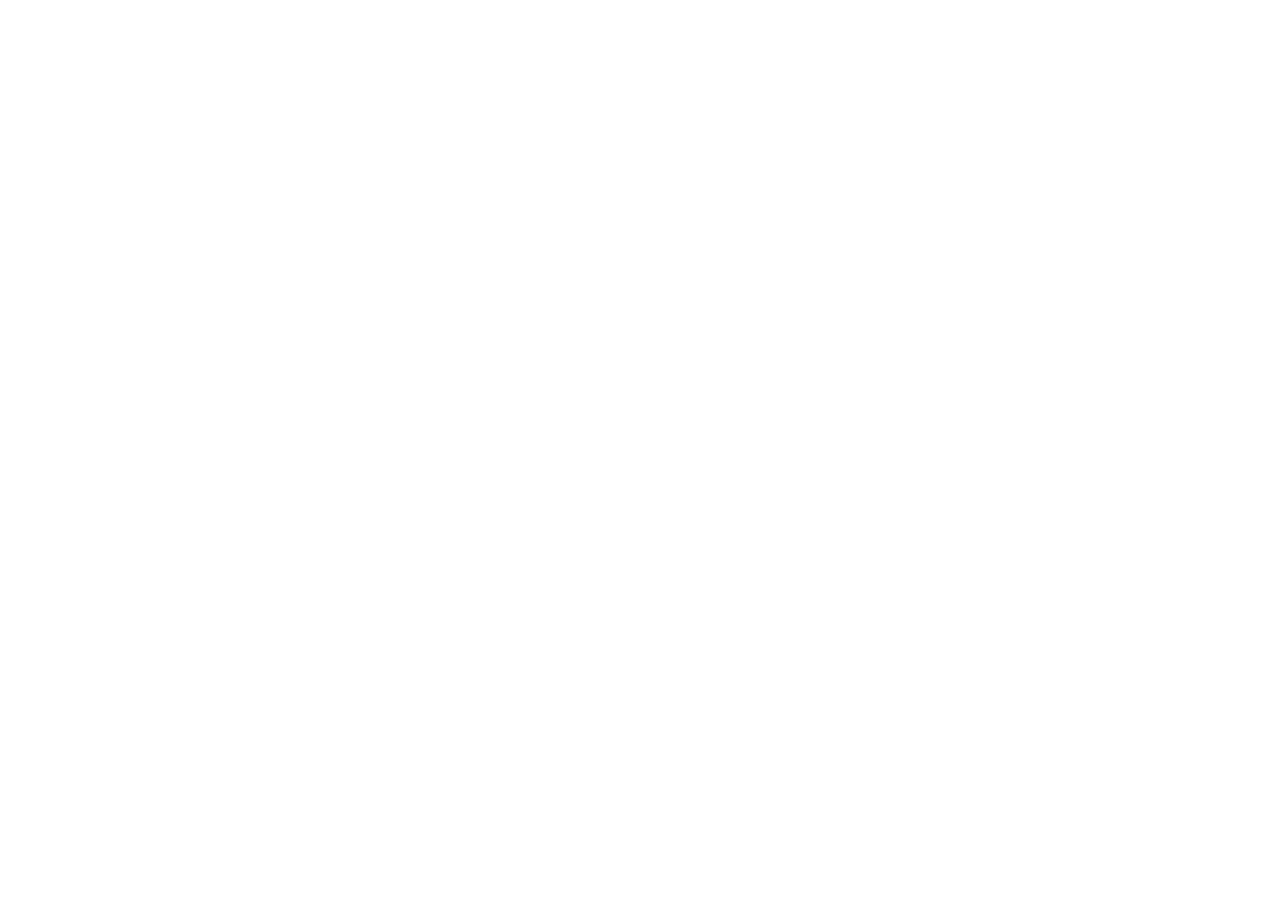
==== index.html @ 2206f986 "introduzione" ====
<!DOCTYPE html>
<html lang="en">
<head>
    <meta charset="UTF-8">
    <meta name="viewport" content="width=device-width, initial-scale=1.0">
    <title>Giallo Booleano</title>
</head>
<body>
    
</body>
</html>
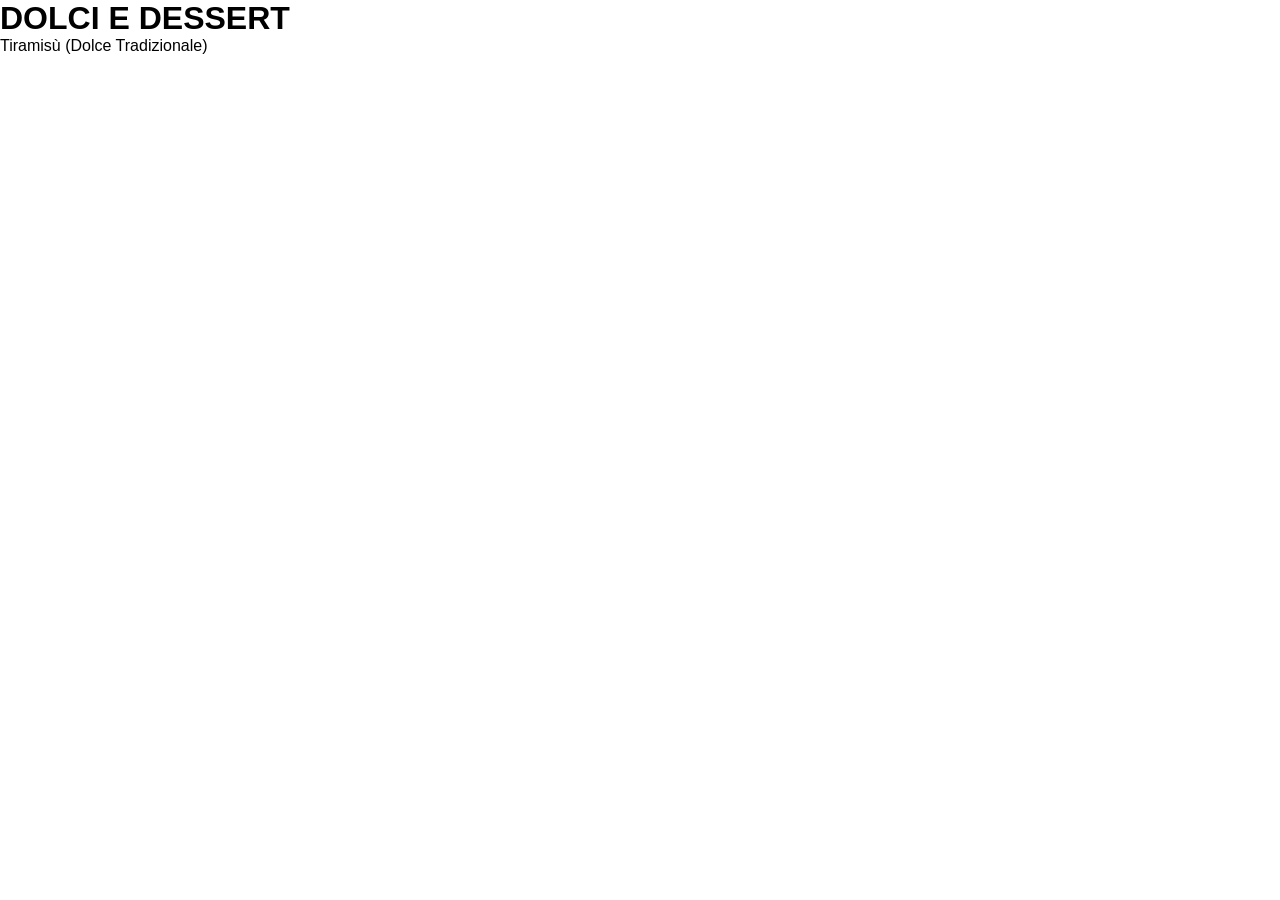
==== commit f769b941: "container-row-column" ====
--- a/index.html
+++ b/index.html
@@ -4,8 +4,34 @@
     <meta charset="UTF-8">
     <meta name="viewport" content="width=device-width, initial-scale=1.0">
     <title>Giallo Booleano</title>
+    <link rel="stylesheet" href="https://cdnjs.cloudflare.com/ajax/libs/font-awesome/6.6.0/css/all.min.css"
+    integrity="sha512-Kc323vGBEqzTmouAECnVceyQqyqdsSiqLQISBL29aUW4U/M7pSPA/gEUZQqv1cwx4OnYxTxve5UMg5GT6L4JJg=="
+    crossorigin="anonymous"
+    referrerpolicy="no-referrer""
+    />
+    <link rel="stylesheet" href="./file.css" />
 </head>
 <body>
+    <header>
+        <div class="container">
+            <div class="header">
+            </div>
+         </div>
+
+    </header>
+
+    <main>
+        <div class="container2">
+            <div class="row">
+                <div class="column">
+                    <h1>DOLCI E DESSERT</h1>
+                    <span>Tiramisù (Dolce Tradizionale) </span>
+                </div>
+
+            </div>
+
+        </div>
+    </main>
     
 </body>
 </html>
--- a/file.css
+++ b/file.css
@@ -0,0 +1,26 @@
+@import url('https://fonts.googleapis.com/css2?family=Montserrat:ital,wght@0,100..900;1,100..900&family=Nerko+One&display=swap');
+*{ 
+    margin: 0;
+    padding : 0;
+    box-sizing: border-box;
+ }
+
+ img { 
+    max-width: 100%;
+ }
+
+ body {
+    font-family: Montserrat, Helvetica Neue, sans-serif;
+  }
+
+  ul,ol { 
+    list-style: none;
+  }
+   
+  container { 
+         margin : 0 auto;
+  }
+
+  container2 {
+         margin : 0 auto;
+   }
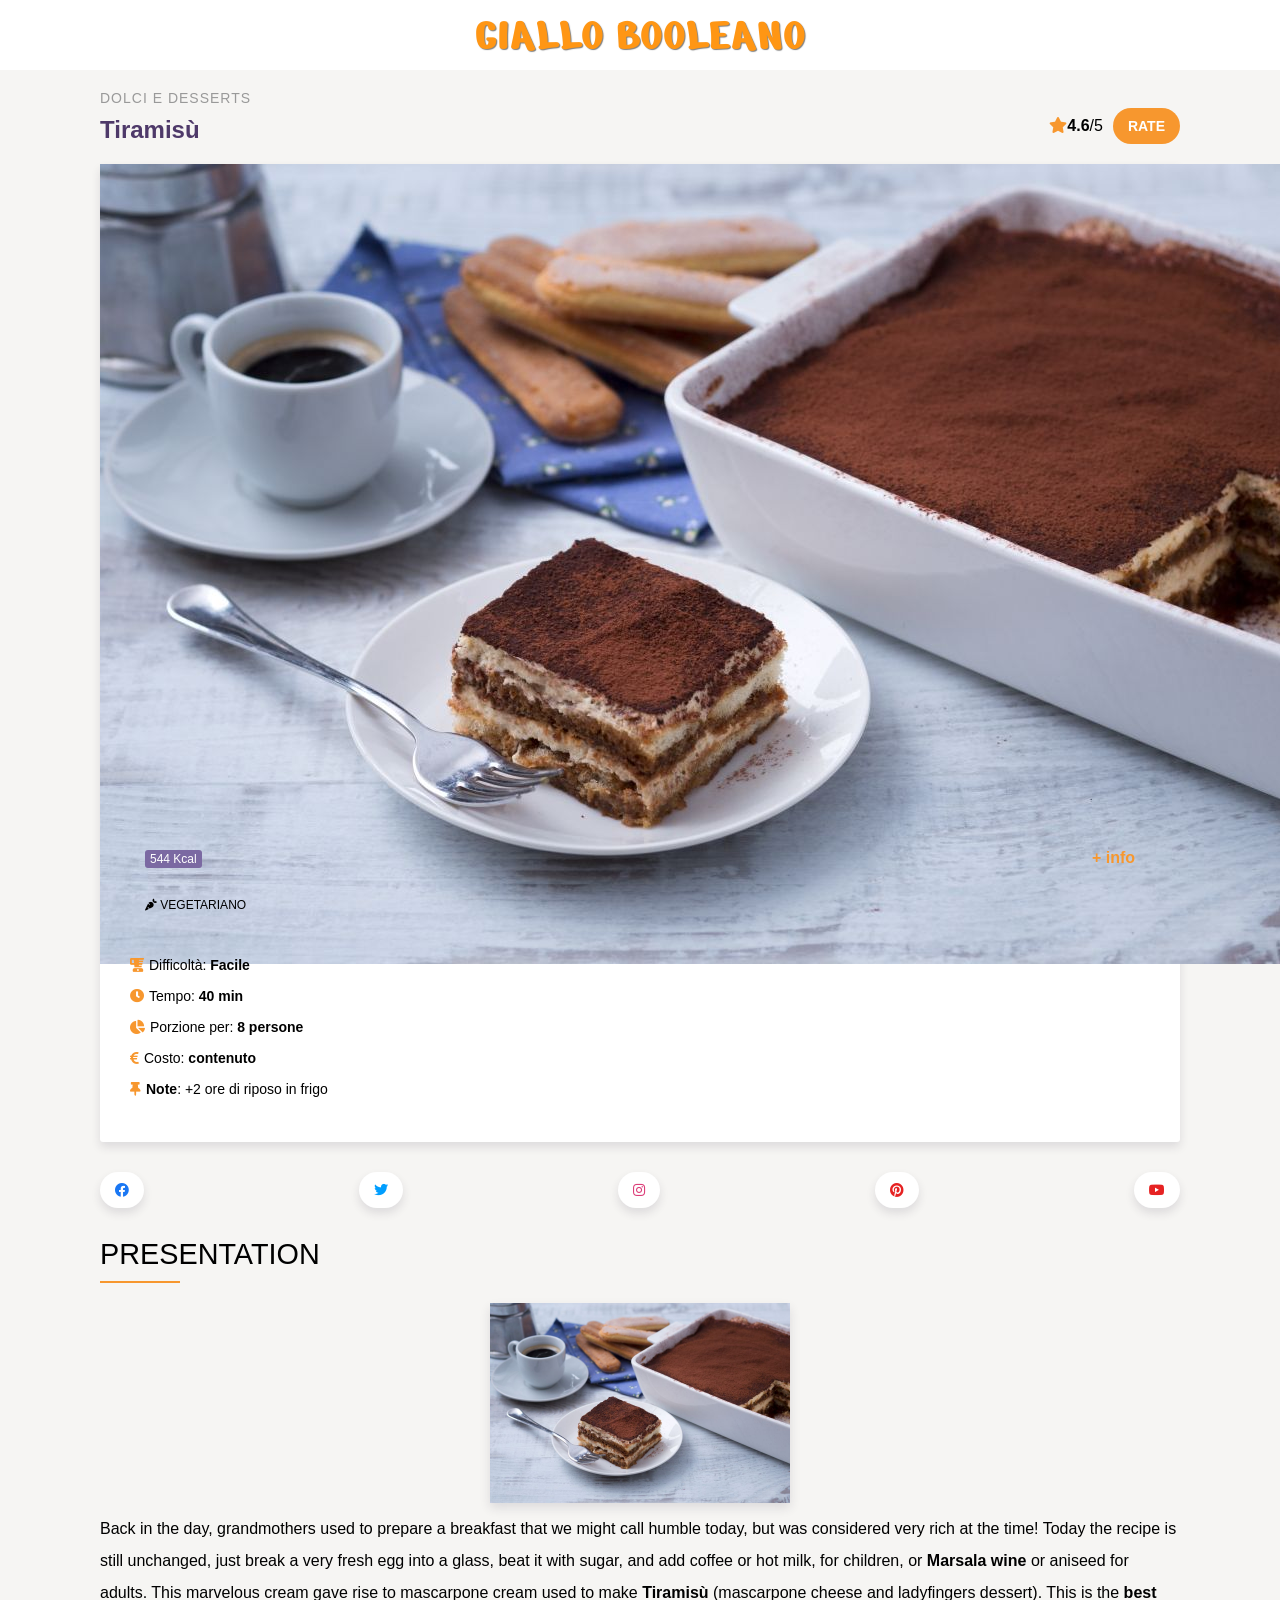
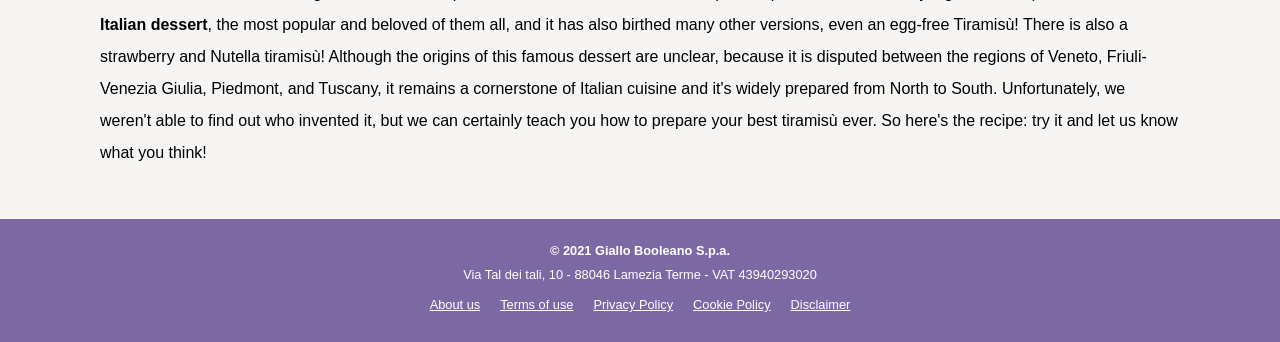
==== commit 3905ead2: "[UPD] INDEX, CSS ED IMMAGINI CARICATE" ====
--- a/index.html
+++ b/index.html
@@ -1,37 +1,133 @@
 <!DOCTYPE html>
 <html lang="en">
+
 <head>
-    <meta charset="UTF-8">
-    <meta name="viewport" content="width=device-width, initial-scale=1.0">
-    <title>Giallo Booleano</title>
-    <link rel="stylesheet" href="https://cdnjs.cloudflare.com/ajax/libs/font-awesome/6.6.0/css/all.min.css"
-    integrity="sha512-Kc323vGBEqzTmouAECnVceyQqyqdsSiqLQISBL29aUW4U/M7pSPA/gEUZQqv1cwx4OnYxTxve5UMg5GT6L4JJg=="
-    crossorigin="anonymous"
-    referrerpolicy="no-referrer""
-    />
-    <link rel="stylesheet" href="./file.css" />
+  <meta charset="UTF-8">
+  <meta name="author" content="Marco Lancellotti">
+  <meta http-equiv="X-UA-Compatible" content="IE=edge">
+  <meta name="viewport" content="width=device-width, initial-scale=1.0">
+  <title>Giallo Booleano</title>
+  <link rel="preconnect" href="https://fonts.gstatic.com">
+  <link href="https://fonts.googleapis.com/css2?family=Nerko+One&display=swap" rel="stylesheet" />
+  <link rel='stylesheet' href='https://cdnjs.cloudflare.com/ajax/libs/font-awesome/5.15.4/css/all.min.css'
+    integrity='sha512-1ycn6IcaQQ40/MKBW2W4Rhis/DbILU74C1vSrLJxCq57o941Ym01SwNsOMqvEBFlcgUa6xLiPY/NS5R+E6ztJQ=='
+    crossorigin='anonymous'>
+  <link rel="stylesheet" href="css/style.css" type="text/css">
+  <link rel="stylesheet" href="css/responsive.css" type="text/css">
+
 </head>
+
 <body>
-    <header>
-        <div class="container">
-            <div class="header">
+  <!-- Header -->
+  <header id="topbar">
+    <a href="#" id="logo">Giallo Booleano</a>
+  </header>
+  <main>
+    <div class="container">
+      <!-- Recipe Section -->
+      <section class="recipe">
+        <header>
+          <div class="recipe-title">
+            <h4 class="recipe-category">dolci e desserts</h4>
+            <h2 class="recipe-name">Tiramisù <span class="recipe-origin">(Dolce Tradizionale)</span></h2>
+          </div>
+          <div class="recipe-rating">
+            <div><i class="fas fa-star"></i><b>4.6</b>/5</div>
+            <button class="btn btn-orange">RATE</button>
+          </div>
+        </header>
+        <div class="recipe-card">
+          <div class="recipe-video">
+            <img src="./img/tiramisu.jpg" alt="">
+          </div>
+          <div class="recipe-info">
+            <div class="well">
+              <div class="top-well">
+                <div class="calories">
+                  <span class="badge">544 Kcal</span>
+                </div>
+                <span class="info">+ info</span>
+              </div>
+              <hr />
+              <div class="bottom-well">
+                <i class="fas fa-carrot"></i> Vegetariano
+              </div>
             </div>
-         </div>
+            <div class="quick-notes">
+              <ul>
+                <li class="blender">Difficolt&agrave;: <strong>Facile</strong></li>
+                <li class="clock">Tempo: <strong>40 min</strong></li>
+                <li class="pie">Porzione per: <strong>8 persone</strong></li>
+                <li class="cost">Costo: <strong>contenuto</strong></li>
+                <li class="pin"><strong>Note</strong>: +2 ore di riposo in frigo</li>
+              </ul>
+            </div>
+          </div>
+        </div>
 
-    </header>
+        <!-- Social Network buttons -->
+        <div class="social-networks">
+          <button class="btn">
+            <i class="fab fa-facebook"></i> <span class="label">Facebook</span>
+          </button>
+          <button class="btn">
+            <i class="fab fa-twitter"></i> <span class="label">Twitter</span>
+          </button>
+          <button class="btn">
+            <i class="fab fa-instagram"></i> <span class="label">Instagram</span></button>
+          <button class="btn">
+            <i class="fab fa-pinterest"></i> <span class="label">Pinterest</span>
+          </button>
+          <button class="btn">
+            <i class="fab fa-youtube"></i> <span class="label">Youtube</span>
+          </button>
+        </div>
 
-    <main>
-        <div class="container2">
-            <div class="row">
-                <div class="column">
-                    <h1>DOLCI E DESSERT</h1>
-                    <span>Tiramisù (Dolce Tradizionale) </span>
-                </div>
+        <!-- Advertisement banner -->
+        <aside class="ads"><img src="img/banner.png" alt="Adv" /></aside>
 
-            </div>
+        <!-- Recipe Presentation -->
+        <section class="presentation">
+          <h3>Presentation</h3>
+          <hr />
+          <p class="clearfix">
+            <img src="img/tiramisu.jpg" alt="Tiramisù" />
+            Back in the day, grandmothers used to prepare a breakfast that we might call humble today, but was
+            considered very rich at the time! Today the recipe is still unchanged, just break a very fresh egg into a
+            glass, beat it with sugar, and add coffee or hot milk, for children, or <strong>Marsala wine</strong> or
+            aniseed for adults.
+            This marvelous cream gave rise to mascarpone cream used to make <strong>Tiramisù</strong> (mascarpone
+            cheese
+            and ladyfingers
+            dessert). This is the <strong>best Italian dessert</strong>, the most popular and beloved of them all, and
+            it has also
+            birthed many other versions, even an egg-free Tiramisù! There is also a strawberry and Nutella tiramisù!
+            Although the origins of this famous dessert are unclear, because it is disputed between the regions of
+            Veneto, Friuli-Venezia Giulia, Piedmont, and Tuscany, it remains a cornerstone of Italian cuisine and it's
+            widely prepared from North to South. Unfortunately, we weren't able to find out who invented it, but we
+            can
+            certainly teach you how to prepare your best tiramisù ever. So here's the recipe: try it and let us know
+            what you think!
+          </p>
+        </section>
+      </section>
+    </div>
+  </main>
+  <footer>
+    <address><strong>&copy; 2021 Giallo Booleano S.p.a.</strong>
+      <br />Via Tal dei tali, 10 - 88046 Lamezia Terme - VAT 43940293020
+    </address>
+    <nav>
+      <ul>
+        <li><a href="#">About us</a></li>
+        <li><a href="#">Terms of use</a></li>
+        <li><a href="#">Privacy Policy</a></li>
+        <li><a href="#">Cookie Policy</a></li>
+        <li><a href="#">Disclaimer</a></li>
+      </ul>
+    </nav>
+  </footer>
+</body>
 
-        </div>
-    </main>
-    
-</body>
-</html>+</html>
+
--- a/css/style.css
+++ b/css/style.css
@@ -0,0 +1,335 @@
+/* Generics */
+
+* {
+	margin: 0;
+	padding: 0;
+	box-sizing: border-box;
+}
+
+body {
+	font-family: Montserrat, 'Helvetica Neue', sans-serif;
+}
+
+/* Utilities */
+.container {
+	max-width: 1080px;
+	margin: 0 auto;
+}
+
+.clearfix::after {
+	display: table;
+	content: '';
+	clear: both;
+}
+
+/* Buttons */
+
+.btn {
+	border: 0;
+	font-size: 14px;
+	font-weight: bold;
+	padding: 10px 15px;
+	border-radius: 20px;
+	cursor: pointer;
+	text-transform: uppercase;
+	background-color: #fff;
+}
+
+.btn-orange {
+	color: #fff;
+	background-color: #f7972e;
+}
+
+/*  HEADER  */
+
+#topbar {
+	height: 70px;
+	padding: 0 20px;
+	background-color: #fff;
+
+	display: flex;
+	align-items: center;
+	justify-content: center;
+}
+
+#logo {
+	color: #ff9614;
+	font-size: 3em;
+	text-decoration: none;
+	font-family: 'Nerko One', cursive;
+	text-transform: uppercase;
+	text-shadow: 1px 1px 1px rgba(0, 0, 0, 0.5);
+}
+
+/* MAIN */
+
+main {
+	background-color: #f6f5f3;
+	padding: 20px;
+	min-height: calc(100vh - 70px);
+}
+
+/* ADS */
+.ads {
+	display: none;
+	margin: 30px auto;
+}
+
+.ads img {
+	max-width: 100%;
+}
+
+/************* RECIPE *************/
+
+/* Recipe header */
+
+.recipe header {
+	display: flex;
+	justify-content: space-between;
+	align-items: flex-end;
+	margin-bottom: 20px;
+}
+
+.recipe-title {
+	width: 85%;
+}
+
+.recipe-origin {
+	display: none;
+}
+
+.recipe-rating {
+	width: 15%;
+	min-width: 150px;
+	display: flex;
+	gap: 10px;
+	align-items: center;
+	justify-content: flex-end;
+}
+
+.fa-star {
+	color: #f7972e;
+}
+
+.recipe-category {
+	color: #999;
+	font-size: 14px;
+	font-weight: normal;
+	letter-spacing: 1px;
+	text-transform: uppercase;
+	margin-bottom: 10px;
+}
+
+.recipe-name {
+	color: #4e3969;
+	font-weight: 800;
+}
+
+/* Recipe Card */
+.recipe-card {
+	background-color: white;
+
+	border-radius: 3px;
+	box-shadow: 0 5px 10px rgb(45 34 60 / 12%);
+
+	margin-bottom: 30px;
+}
+
+.recipe-video {
+	height: 50vw;
+}
+
+.recipe-video iframe {
+	border: 0;
+	width: 100%;
+	height: 100%;
+	display: block;
+}
+
+/* Recipe Information */
+
+.recipe-info {
+	padding: 30px;
+}
+
+.well {
+	padding: 15px;
+	background-color: #f6f5f9;
+}
+
+.well hr {
+	border: 0;
+	height: 1px;
+	margin: 15px 0;
+	background-color: #dedede;
+}
+
+.top-well {
+	display: flex;
+	align-items: center;
+	justify-content: space-between;
+}
+
+.bottom-well {
+	font-size: 12px;
+	font-weight: 500;
+	text-transform: uppercase;
+}
+
+.calories {
+	font-size: 13px;
+}
+
+.badge {
+	color: #fff;
+	background-color: #7b69a2;
+	font-weight: 500;
+	font-size: 12px;
+	padding: 2px 5px;
+	border-radius: 3px;
+}
+
+.info {
+	color: #f7972e;
+	font-weight: bold;
+}
+
+/* Quick Notes */
+
+.quick-notes {
+	margin-top: 30px;
+}
+
+.quick-notes li {
+	font-size: 14px;
+	margin: 15px 0;
+	list-style-type: none;
+}
+
+.quick-notes li::before {
+	color: #f7972e;
+	font-weight: 900;
+	margin-right: 5px;
+	font-family: 'Font Awesome 5 Free';
+}
+
+.blender::before {
+	content: '\f517';
+}
+
+.clock::before {
+	content: '\f017';
+}
+
+.cost::before {
+	content: '\f153';
+}
+
+.pie::before {
+	content: '\f200';
+}
+
+.utensils::before {
+	content: '\f2e7';
+}
+
+.pin::before {
+	content: '\f08d';
+}
+
+/*  SOCIAL NETWORKS */
+
+.social-networks {
+	display: flex;
+	align-items: center;
+	justify-content: space-between;
+	gap: 20px;
+	margin-bottom: 10px;
+}
+
+.social-networks button {
+	box-shadow: 0 5px 10px rgb(45 34 60 / 12%);
+}
+
+.social-networks .label {
+	display: none;
+}
+
+.fa-facebook {
+	color: #1a77f3;
+}
+.fa-twitter {
+	color: #009eff;
+}
+
+.fa-pinterest,
+.fa-youtube {
+	color: #e62222;
+}
+
+.fa-instagram {
+	color: #dc3d78;
+}
+
+/* PRESENTATION */
+
+.presentation {
+	margin: 30px 0;
+}
+
+.presentation h3 {
+	text-transform: uppercase;
+	font-weight: 500;
+	font-size: 1.8rem;
+}
+.presentation hr {
+	width: 80px;
+	border: 0;
+	height: 2px;
+	background-color: #f7972e;
+	margin-top: 10px;
+}
+
+.presentation p {
+	margin-top: 20px;
+	line-height: 2rem;
+}
+
+.presentation img {
+	max-width: 300px;
+	display: block;
+	margin: 0 auto;
+	margin-bottom: 10px;
+	box-shadow: 0 5px 10px rgb(45 34 60 / 12%);
+}
+
+/* FOOTER */
+
+footer {
+	padding: 20px;
+	min-height: 80px;
+	font-size: 0.8rem;
+	color: #fff;
+	background-color: #7c69a4;
+	text-align: center;
+}
+
+address {
+	font-style: normal;
+	line-height: 1.5rem;
+}
+
+footer ul {
+	list-style-type: none;
+	display: flex;
+	flex-wrap: wrap;
+	justify-content: center;
+}
+
+footer li {
+	margin: 10px;
+}
+
+footer a {
+	color: white;
+}
--- a/css/responsive.css
+++ b/css/responsive.css
@@ -0,0 +1 @@
+/* Soluzione qui */
